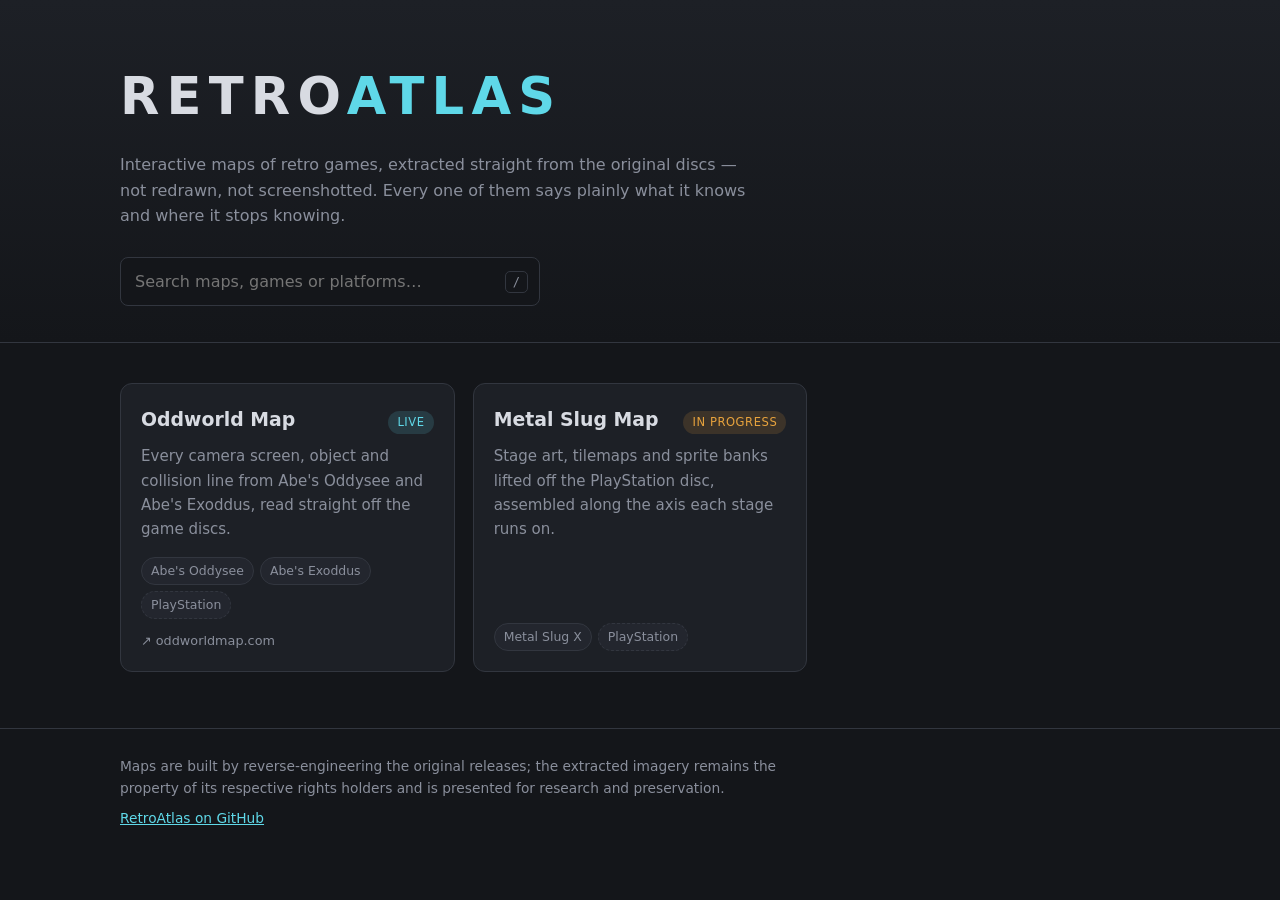
==== public/index.html @ 7ecb9fcb "The front door: a card index rendered from a catalog retroatlas.org needs somewhere to point, and th" ====
<!doctype html>
<html lang="en">
  <head>
    <meta charset="utf-8" />
    <meta name="viewport" content="width=device-width, initial-scale=1" />
    <meta name="color-scheme" content="dark" />
    <meta name="theme-color" content="#14161a" />
    <title>RetroAtlas — interactive maps of retro games</title>
    <meta
      name="description"
      content="Interactive maps of retro games, extracted straight from the original discs and ROMs. Every stage, screen and object, browsable in the open."
    />

    <link rel="icon" href="favicon.svg" type="image/svg+xml" />
    <link rel="canonical" href="https://retroatlas.org/" />

    <meta property="og:type" content="website" />
    <meta property="og:url" content="https://retroatlas.org/" />
    <meta property="og:title" content="RetroAtlas — interactive maps of retro games" />
    <meta
      property="og:description"
      content="Interactive maps of retro games, extracted straight from the original discs and ROMs."
    />

    <link rel="stylesheet" href="css/main.css" />
    <link rel="preload" href="catalog.json" as="fetch" crossorigin />
  </head>
  <body>
    <header>
      <div class="wrap">
        <h1>RETRO<span>ATLAS</span></h1>
        <p class="tagline">
          Interactive maps of retro games, extracted straight from the original discs — not redrawn, not
          screenshotted. Every one of them says plainly what it knows and where it stops knowing.
        </p>
        <div class="find">
          <input
            id="q"
            type="search"
            placeholder="Search maps, games or platforms…"
            autocomplete="off"
            aria-label="Search maps, games or platforms"
          />
          <kbd>/</kbd>
        </div>
      </div>
    </header>

    <main>
      <div class="wrap">
        <div id="grid" class="grid" aria-live="polite"></div>
        <p id="empty" class="empty" hidden>No map matches that.</p>
      </div>
    </main>

    <footer>
      <div class="wrap">
        <p>
          Maps are built by reverse-engineering the original releases; the extracted imagery remains the property
          of its respective rights holders and is presented for research and preservation.
        </p>
        <p><a href="https://github.com/RetroAtlas">RetroAtlas on GitHub</a></p>
      </div>
    </footer>

    <script type="module" src="js/main.js"></script>
  </body>
</html>
---- public/css/main.css ----
:root {
  --bg: #14161a;
  --panel: #1d2026;
  --panel2: #23262e;
  --text: #d8dbe2;
  --dim: #8a8f9c;
  --line: #32363f;
  --accent-rgb: 95, 216, 232;
  --accent: rgb(var(--accent-rgb));
  --shadow: 0 4px 18px rgba(0, 0, 0, 0.5);
  --wrap: 1080px;
}

* {
  box-sizing: border-box;
}

body {
  margin: 0;
  background: var(--bg);
  color: var(--text);
  font: 16px/1.6 ui-sans-serif, system-ui, -apple-system, "Segoe UI", Roboto, sans-serif;
  -webkit-text-size-adjust: 100%;
}

.wrap {
  width: 100%;
  max-width: var(--wrap);
  margin: 0 auto;
  padding: 0 20px;
}

header {
  border-bottom: 1px solid var(--line);
  background: linear-gradient(180deg, var(--panel), var(--bg));
  padding: 56px 0 36px;
}

h1 {
  margin: 0;
  font-size: clamp(2rem, 6vw, 3.2rem);
  letter-spacing: 0.14em;
  font-weight: 700;
}

h1 span {
  color: var(--accent);
}

.tagline {
  max-width: 62ch;
  margin: 14px 0 0;
  color: var(--dim);
}

.find {
  position: relative;
  max-width: 420px;
  margin-top: 28px;
}

.find input {
  width: 100%;
  padding: 11px 42px 11px 14px;
  border: 1px solid var(--line);
  border-radius: 8px;
  background: var(--bg);
  color: var(--text);
  font: inherit;
}

.find input:focus {
  outline: none;
  border-color: var(--accent);
  box-shadow: 0 0 0 3px rgba(var(--accent-rgb), 0.16);
}

.find kbd {
  position: absolute;
  top: 50%;
  right: 12px;
  transform: translateY(-50%);
  padding: 1px 7px;
  border: 1px solid var(--line);
  border-radius: 5px;
  color: var(--dim);
  font: 12px/1.5 ui-monospace, monospace;
  pointer-events: none;
}

.find input:focus + kbd {
  opacity: 0;
}

main {
  padding: 40px 0 24px;
}

.grid {
  display: grid;
  gap: 18px;
  grid-template-columns: repeat(auto-fill, minmax(300px, 1fr));
}

.card {
  display: flex;
  flex-direction: column;
  padding: 20px;
  border: 1px solid var(--line);
  border-radius: 12px;
  background: var(--panel);
  color: inherit;
  text-decoration: none;
  transition: border-color 0.15s, transform 0.15s, box-shadow 0.15s;
}

.card:hover,
.card:focus-visible {
  border-color: var(--accent);
  transform: translateY(-2px);
  box-shadow: var(--shadow);
  outline: none;
}

.card-top {
  display: flex;
  align-items: baseline;
  justify-content: space-between;
  gap: 10px;
}

.card h2 {
  margin: 0;
  font-size: 1.18rem;
}

.card .blurb {
  margin: 10px 0 16px;
  color: var(--dim);
  font-size: 0.94rem;
}

.chips {
  display: flex;
  flex-wrap: wrap;
  gap: 6px;
  margin-top: auto;
}

.chip {
  padding: 3px 9px;
  border: 1px solid var(--line);
  border-radius: 999px;
  background: var(--panel2);
  color: var(--dim);
  font-size: 0.78rem;
  white-space: nowrap;
}

.chip.platform {
  border-style: dashed;
}

.status {
  flex: none;
  padding: 2px 9px;
  border-radius: 999px;
  font-size: 0.72rem;
  letter-spacing: 0.05em;
  text-transform: uppercase;
}

.status.live {
  background: rgba(var(--accent-rgb), 0.15);
  color: var(--accent);
}

.status.in-progress {
  background: rgba(232, 163, 61, 0.15);
  color: #e8a33d;
}

.status.planned {
  background: var(--panel2);
  color: var(--dim);
}

.offsite {
  margin-top: 12px;
  color: var(--dim);
  font-size: 0.8rem;
}

.empty {
  padding: 28px 0;
  color: var(--dim);
}

footer {
  margin-top: 32px;
  padding: 26px 0 48px;
  border-top: 1px solid var(--line);
  color: var(--dim);
  font-size: 0.86rem;
}

footer p {
  max-width: 78ch;
  margin: 0 0 8px;
}

a {
  color: var(--accent);
}

@media (prefers-reduced-motion: reduce) {
  .card {
    transition: none;
  }

  .card:hover,
  .card:focus-visible {
    transform: none;
  }
}
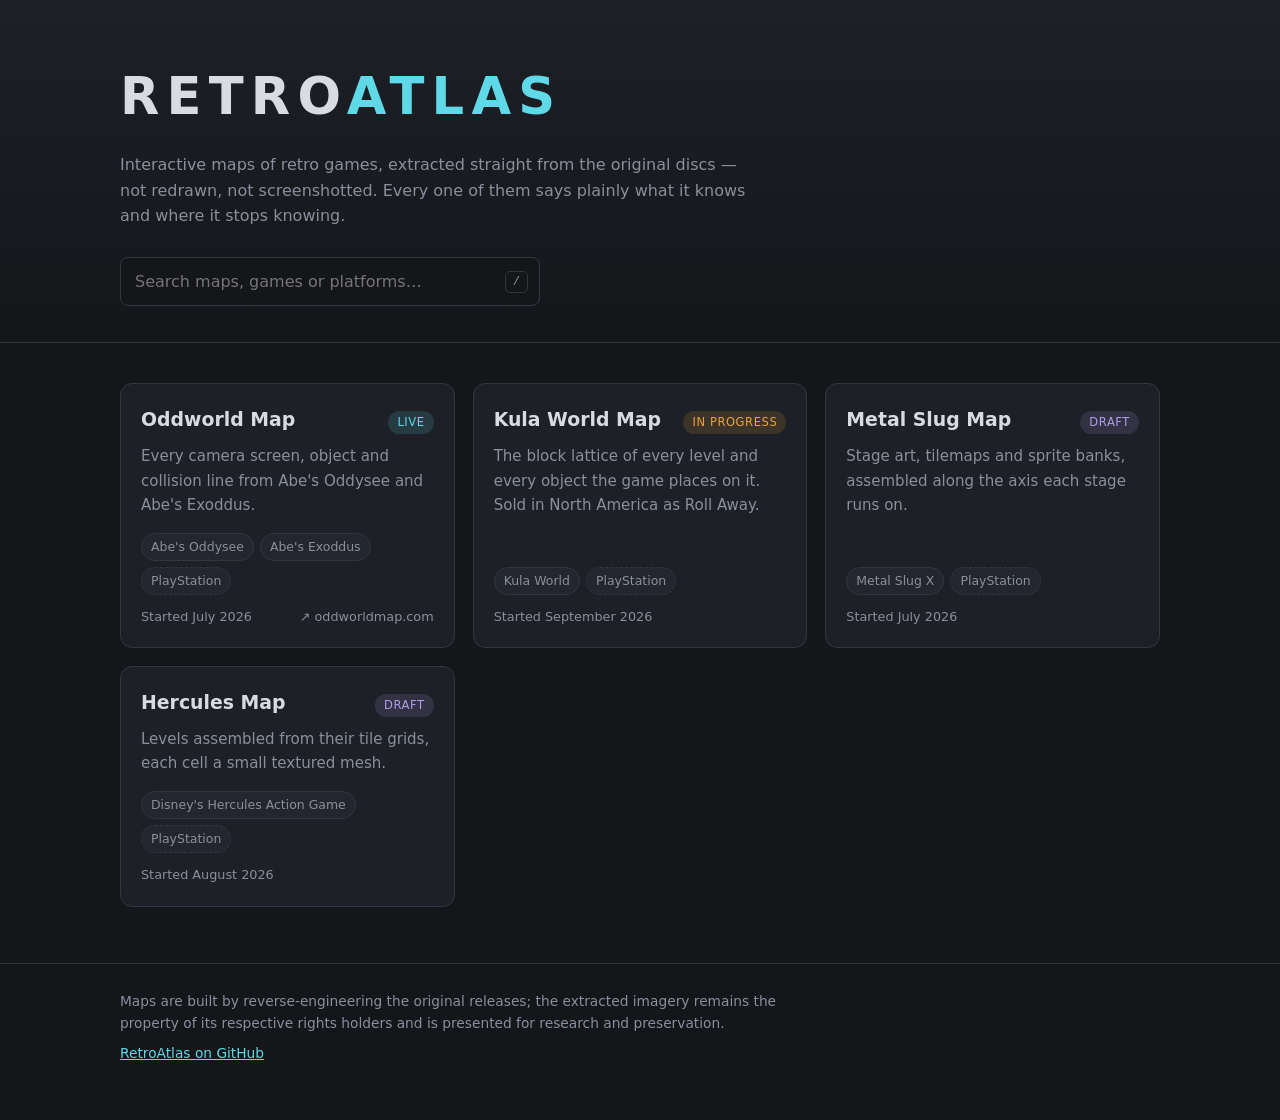
==== commit 318b0934: "Drop ROMs from the page's descriptions The search and share descriptions, the text search results an" ====
--- a/public/index.html
+++ b/public/index.html
@@ -8,7 +8,7 @@
     <title>RetroAtlas — interactive maps of retro games</title>
     <meta
       name="description"
-      content="Interactive maps of retro games, extracted straight from the original discs and ROMs. Every stage, screen and object, browsable in the open."
+      content="Interactive maps of retro games, extracted straight from the original discs. Every stage, screen and object, browsable in the open."
     />
 
     <link rel="icon" href="favicon.svg" type="image/svg+xml" />
@@ -19,11 +19,18 @@
     <meta property="og:title" content="RetroAtlas — interactive maps of retro games" />
     <meta
       property="og:description"
-      content="Interactive maps of retro games, extracted straight from the original discs and ROMs."
+      content="Interactive maps of retro games, extracted straight from the original discs."
     />
+    <meta property="og:image" content="https://retroatlas.org/og.png" />
+    <meta property="og:image:width" content="1200" />
+    <meta property="og:image:height" content="630" />
+    <meta
+      property="og:image:alt"
+      content="The RetroAtlas wordmark over the words: mapped from the source."
+    />
+    <meta name="twitter:card" content="summary_large_image" />
 
     <link rel="stylesheet" href="css/main.css" />
-    <link rel="preload" href="catalog.json" as="fetch" crossorigin />
   </head>
   <body>
     <header>
@@ -48,7 +55,8 @@
 
     <main>
       <div class="wrap">
-        <div id="grid" class="grid" aria-live="polite"></div>
+        <p id="count" class="sr" role="status"></p>
+        <div id="grid" class="grid"></div>
         <p id="empty" class="empty" hidden>No map matches that.</p>
       </div>
     </main>
--- a/public/css/main.css
+++ b/public/css/main.css
@@ -92,6 +92,10 @@
   opacity: 0;
 }
 
+.find input:disabled {
+  opacity: 0.5;
+}
+
 main {
   padding: 40px 0 24px;
 }
@@ -114,8 +118,8 @@
   transition: border-color 0.15s, transform 0.15s, box-shadow 0.15s;
 }
 
-.card:hover,
-.card:focus-visible {
+a.card:hover,
+a.card:focus-visible {
   border-color: var(--accent);
   transform: translateY(-2px);
   box-shadow: var(--shadow);
@@ -180,20 +184,41 @@
   color: #e8a33d;
 }
 
+.status.draft {
+  background: rgba(176, 156, 232, 0.15);
+  color: #b09ce8;
+}
+
 .status.planned {
   background: var(--panel2);
   color: var(--dim);
 }
 
+.card-foot {
+  display: flex;
+  flex-wrap: wrap;
+  gap: 4px 12px;
+  margin-top: 12px;
+  color: var(--dim);
+  font-size: 0.8rem;
+}
+
 .offsite {
-  margin-top: 12px;
-  color: var(--dim);
-  font-size: 0.8rem;
+  margin-left: auto;
 }
 
 .empty {
   padding: 28px 0;
   color: var(--dim);
+}
+
+.sr {
+  position: absolute;
+  width: 1px;
+  height: 1px;
+  overflow: hidden;
+  clip-path: inset(50%);
+  white-space: nowrap;
 }
 
 footer {
@@ -218,8 +243,8 @@
     transition: none;
   }
 
-  .card:hover,
-  .card:focus-visible {
+  a.card:hover,
+  a.card:focus-visible {
     transform: none;
   }
 }
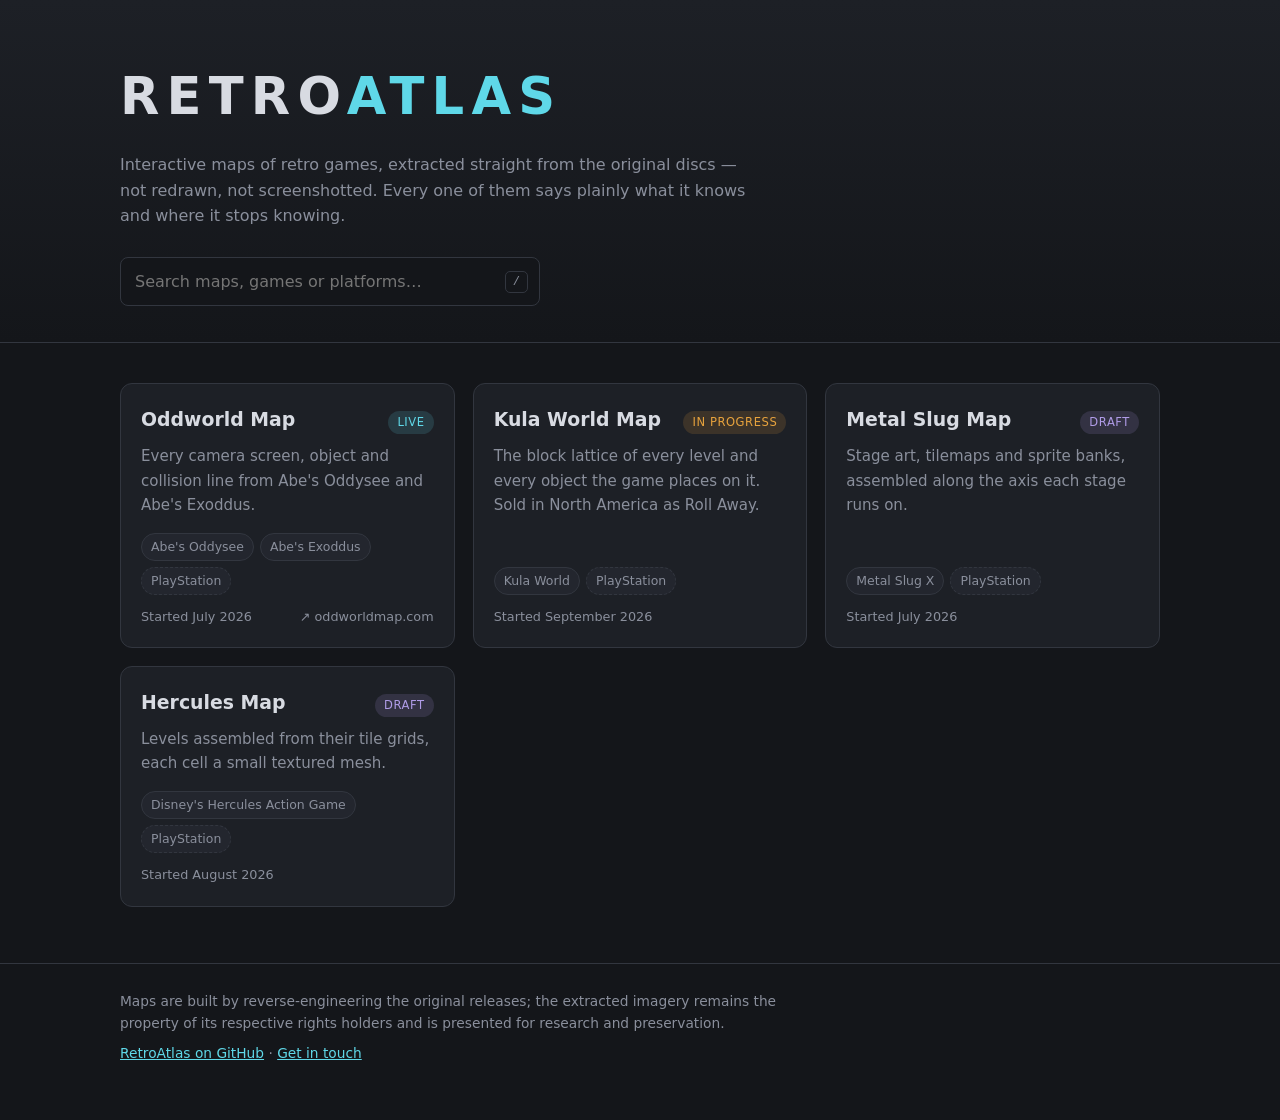
==== commit e35e5c01: "Link a contact address from the footer The page said whose imagery the maps show but gave no way to " ====
--- a/public/index.html
+++ b/public/index.html
@@ -67,7 +67,7 @@
           Maps are built by reverse-engineering the original releases; the extracted imagery remains the property
           of its respective rights holders and is presented for research and preservation.
         </p>
-        <p><a href="https://github.com/RetroAtlas">RetroAtlas on GitHub</a></p>
+        <p><a href="https://github.com/RetroAtlas">RetroAtlas on GitHub</a> · <a id="contact">Get in touch</a></p>
       </div>
     </footer>
 
